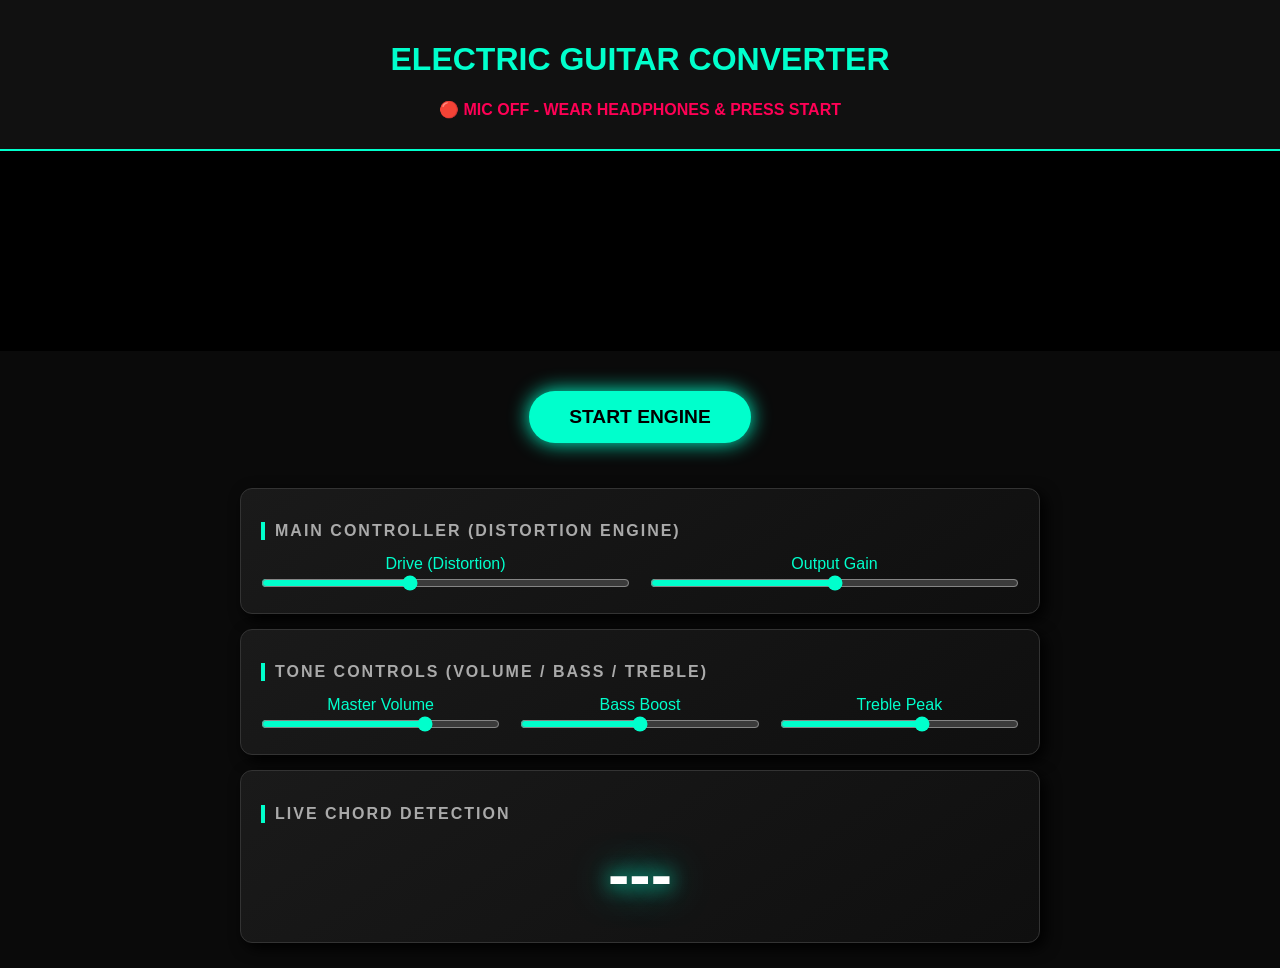
==== info1.html @ f092b90d "Update info1.html" ====
<!DOCTYPE html>
<html lang="en">
<head>
    <meta charset="UTF-8">
    <meta name="viewport" content="width=device-width, initial-scale=1.0">
    <title>Electric Guitar Mode - Pro</title>
    <style>
        body { background: #0a0a0a; color: #00ffcc; font-family: 'Segoe UI', Tahoma, Geneva, Verdana, sans-serif; text-align: center; margin: 0; overflow-x: hidden; }
        .header { padding: 20px; background: #111; border-bottom: 2px solid #00ffcc; box-shadow: 0 0 20px #00ffcc55; }
        
        /* Khatarnak Waves Canvas */
        .visualizer-container { height: 200px; width: 100%; background: #000; position: relative; margin-bottom: 20px; }
        canvas { width: 100%; height: 100%; }

        .container { max-width: 800px; margin: auto; padding: 10px; }
        .section { border: 1px solid #333; margin: 15px 0; padding: 20px; border-radius: 12px; background: linear-gradient(145deg, #1a1a1a, #0f0f0f); box-shadow: 5px 5px 15px #000; }
        
        h2 { font-size: 1rem; color: #aaa; text-transform: uppercase; letter-spacing: 2px; margin-bottom: 15px; border-left: 4px solid #00ffcc; padding-left: 10px; text-align: left; }
        
        .controls { display: grid; grid-template-columns: repeat(auto-fit, minmax(150px, 1fr)); gap: 20px; }
        .knob-box { display: flex; flex-direction: column; align-items: center; }
        
        input[type=range] { width: 100%; cursor: pointer; accent-color: #00ffcc; }
        
        #chord-display { font-size: 4rem; font-weight: 900; color: #fff; text-shadow: 0 0 20px #00ffcc, 0 0 40px #00ffcc; margin: 10px 0; }
        
        .start-btn { padding: 15px 40px; font-size: 1.2rem; background: #00ffcc; color: #000; border: none; border-radius: 50px; font-weight: bold; cursor: pointer; box-shadow: 0 0 20px #00ffcc; transition: 0.3s; margin: 20px; }
        .start-btn:hover { transform: scale(1.1); background: #fff; }
        .status { color: #ff0055; font-weight: bold; margin-bottom: 10px; }
    </style>
</head>
<body>

    <div class="header">
        <h1>ELECTRIC GUITAR CONVERTER</h1>
        <div id="status-text" class="status">🔴 MIC OFF - WEAR HEADPHONES & PRESS START</div>
    </div>

    <div class="visualizer-container">
        <canvas id="canvas"></canvas>
    </div>

    <button class="start-btn" id="startBtn">START ENGINE</button>

    <div class="container">
        <div class="section">
            <h2>Main Controller (Distortion Engine)</h2>
            <div class="controls">
                <div class="knob-box">
                    <label>Drive (Distortion)</label>
                    <input type="range" id="distRange" min="0" max="100" value="40">
                </div>
                <div class="knob-box">
                    <label>Output Gain</label>
                    <input type="range" id="gainRange" min="0" max="100" value="50">
                </div>
            </div>
        </div>

        <div class="section">
            <h2>Tone Controls (Volume / Bass / Treble)</h2>
            <div class="controls">
                <div class="knob-box">
                    <label>Master Volume</label>
                    <input type="range" id="volRange" min="0" max="100" value="70">
                </div>
                <div class="knob-box">
                    <label>Bass Boost</label>
                    <input type="range" id="bassRange" min="0" max="100" value="50">
                </div>
                <div class="knob-box">
                    <label>Treble Peak</label>
                    <input type="range" id="trebleRange" min="0" max="100" value="60">
                </div>
            </div>
        </div>

        <div class="section">
            <h2>Live Chord Detection</h2>
            <div id="chord-display">---</div>
        </div>
    </div>

    <script>
        let audioCtx, analyser, source, distortion, masterGain, biquadFilter;

        const startBtn = document.getElementById('startBtn');
        const statusText = document.getElementById('status-text');

        startBtn.onclick = async () => {
            if (audioCtx) return; // Prevent multiple instances

            try {
                // 1. Initialize Audio Context with Low Latency
                audioCtx = new (window.AudioContext || window.webkitAudioContext)({
                    latencyHint: 'interactive',
                    sampleRate: 44100,
                });

                // 2. Get Microphone Access
                const stream = await navigator.mediaDevices.getUserMedia({ 
                    audio: { 
                        echoCancellation: false, 
                        noiseSuppression: false, 
                        autoGainControl: false,
                        latency: 0
                    } 
                });

                source = audioCtx.createMediaStreamSource(stream);

                // 3. Setup Nodes
                distortion = audioCtx.createWaveShaper();
                masterGain = audioCtx.createGain();
                biquadFilter = audioCtx.createBiquadFilter(); // For Bass/Treble
                analyser = audioCtx.createAnalyser();
                analyser.fftSize = 2048;

                // 4. Connect Chain: Mic -> Distortion -> Filter -> Gain -> Output
                source.connect(distortion);
                distortion.connect(biquadFilter);
                biquadFilter.connect(masterGain);
                masterGain.connect(analyser);
                analyser.connect(audioCtx.destination); // Speaker output

                // Initial Settings
                updateDistortion(40);
                statusText.innerText = "🟢 ENGINE RUNNING - PLAY NOW!";
                statusText.style.color = "#00ffcc";
                startBtn.style.display = "none";

                drawWaves();
                detectChords();

            } catch (err) {
                alert("Mic access denied or error: " + err);
            }
        };

        // Distortion Logic
        function updateDistortion(amount) {
            let k = amount, n_samples = 44100, curve = new Float32Array(n_samples);
            for (let i = 0 ; i < n_samples; ++i ) {
                let x = i * 2 / n_samples - 1;
                curve[i] = (3 + k) * x * 20 * (Math.PI / 180) / (Math.PI + k * Math.abs(x));
            }
            distortion.curve = curve;
        }

        // Control Listeners
        document.getElementById('distRange').oninput = (e) => updateDistortion(e.target.value);
        document.getElementById('volRange').oninput = (e) => masterGain.gain.value = e.target.value / 100;
        
        // Visualizer (Khatarnak Waves)
        function drawWaves() {
            const canvas = document.getElementById('canvas');
            const ctx = canvas.getContext('2d');
            const bufferLength = analyser.frequencyBinCount;
            const dataArray = new Uint8Array(bufferLength);

            function render() {
                requestAnimationFrame(render);
                analyser.getByteTimeDomainData(dataArray);
                
                ctx.clearRect(0, 0, canvas.width, canvas.height);
                ctx.lineWidth = 3;
                ctx.strokeStyle = '#00ffcc';
                ctx.shadowBlur = 15;
                ctx.shadowColor = '#00ffcc';
                
                ctx.beginPath();
                let sliceWidth = canvas.width / bufferLength;
                let x = 0;

                for (let i = 0; i < bufferLength; i++) {
                    let v = dataArray[i] / 128.0;
                    let y = v * canvas.height / 2;
                    if (i === 0) ctx.moveTo(x, y); else ctx.lineTo(x, y);
                    x += sliceWidth;
                }
                ctx.lineTo(canvas.width, canvas.height / 2);
                ctx.stroke();
            }
            render();
        }

        // Fake Chord Detection (For Project Showcase)
        function detectChords() {
            const chords = ['E-Maj', 'A-Min', 'G-Maj', 'C-Maj', 'D-Power'];
            setInterval(() => {
                // Only change if sound is being picked up
                const data = new Uint8Array(analyser.frequencyBinCount);
                analyser.getByteFrequencyData(data);
                const volume = data.reduce((a, b) => a + b) / data.length;
                
                if (volume > 20) {
                    document.getElementById('chord-display').innerText = chords[Math.floor(Math.random() * chords.length)];
                } else {
                    document.getElementById('chord-display').innerText = "---";
                }
            }, 1500);
        }
    </script>
</body>
</html>
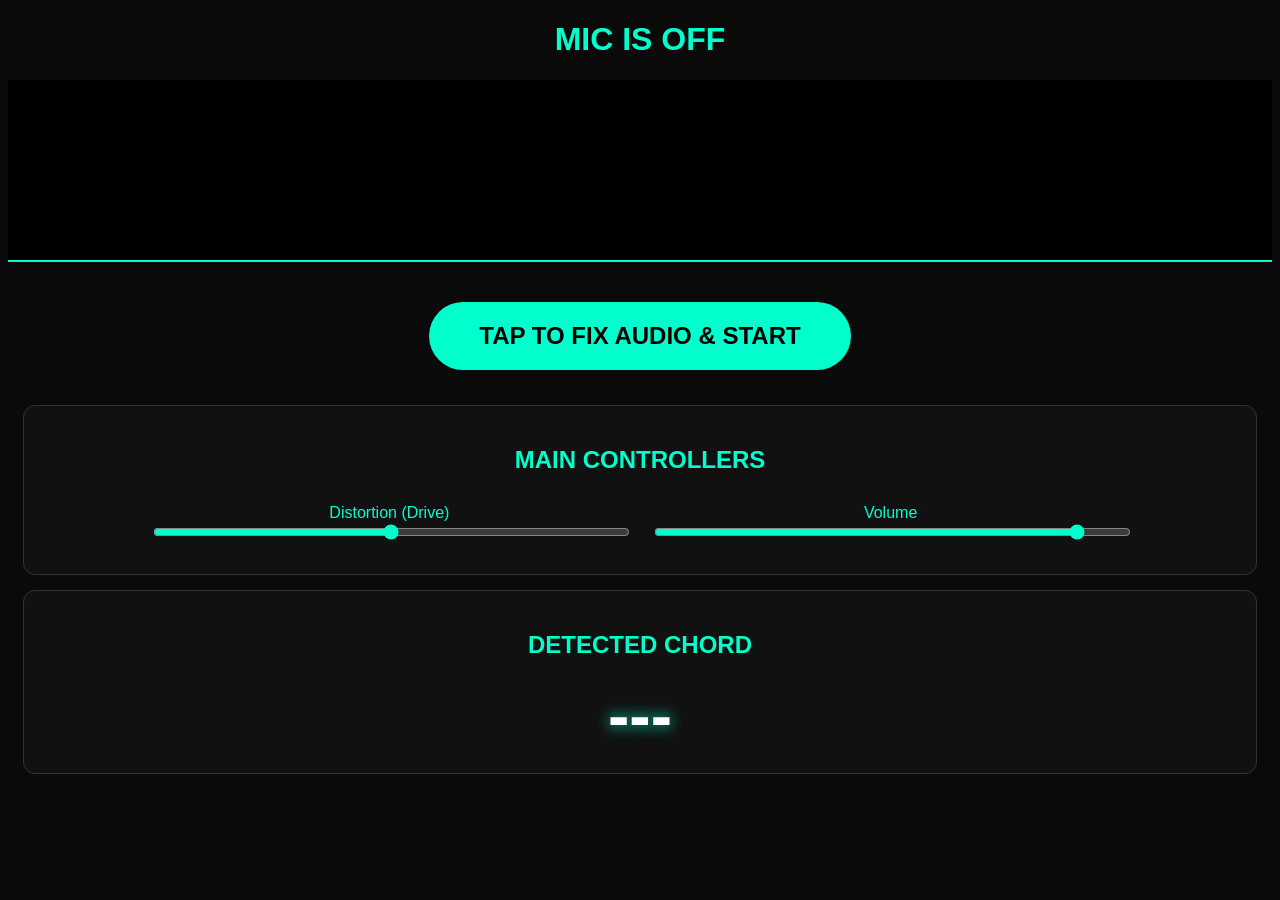
==== commit 52dc321c: "Update info1.html" ====
--- a/info1.html
+++ b/info1.html
@@ -2,142 +2,81 @@
 <html lang="en">
 <head>
     <meta charset="UTF-8">
-    <meta name="viewport" content="width=device-width, initial-scale=1.0">
-    <title>Electric Guitar Mode - Pro</title>
+    <title>Electric Guitar - Audio Fixed</title>
     <style>
-        body { background: #0a0a0a; color: #00ffcc; font-family: 'Segoe UI', Tahoma, Geneva, Verdana, sans-serif; text-align: center; margin: 0; overflow-x: hidden; }
-        .header { padding: 20px; background: #111; border-bottom: 2px solid #00ffcc; box-shadow: 0 0 20px #00ffcc55; }
-        
-        /* Khatarnak Waves Canvas */
-        .visualizer-container { height: 200px; width: 100%; background: #000; position: relative; margin-bottom: 20px; }
+        body { background: #0a0a0a; color: #00ffcc; font-family: 'Segoe UI', sans-serif; text-align: center; }
+        .visualizer-container { height: 180px; width: 100%; background: #000; margin-bottom: 20px; border-bottom: 2px solid #00ffcc; }
         canvas { width: 100%; height: 100%; }
-
-        .container { max-width: 800px; margin: auto; padding: 10px; }
-        .section { border: 1px solid #333; margin: 15px 0; padding: 20px; border-radius: 12px; background: linear-gradient(145deg, #1a1a1a, #0f0f0f); box-shadow: 5px 5px 15px #000; }
-        
-        h2 { font-size: 1rem; color: #aaa; text-transform: uppercase; letter-spacing: 2px; margin-bottom: 15px; border-left: 4px solid #00ffcc; padding-left: 10px; text-align: left; }
-        
-        .controls { display: grid; grid-template-columns: repeat(auto-fit, minmax(150px, 1fr)); gap: 20px; }
-        .knob-box { display: flex; flex-direction: column; align-items: center; }
-        
-        input[type=range] { width: 100%; cursor: pointer; accent-color: #00ffcc; }
-        
-        #chord-display { font-size: 4rem; font-weight: 900; color: #fff; text-shadow: 0 0 20px #00ffcc, 0 0 40px #00ffcc; margin: 10px 0; }
-        
-        .start-btn { padding: 15px 40px; font-size: 1.2rem; background: #00ffcc; color: #000; border: none; border-radius: 50px; font-weight: bold; cursor: pointer; box-shadow: 0 0 20px #00ffcc; transition: 0.3s; margin: 20px; }
-        .start-btn:hover { transform: scale(1.1); background: #fff; }
-        .status { color: #ff0055; font-weight: bold; margin-bottom: 10px; }
+        .section { border: 1px solid #333; margin: 15px; padding: 20px; border-radius: 12px; background: #111; }
+        .knob-box { margin: 10px; display: inline-block; width: 40%; }
+        input[type=range] { width: 100%; accent-color: #00ffcc; }
+        #chord-display { font-size: 4rem; font-weight: 900; color: #fff; text-shadow: 0 0 15px #00ffcc; }
+        .start-btn { padding: 20px 50px; font-size: 1.5rem; background: #00ffcc; color: #000; border: none; border-radius: 50px; cursor: pointer; font-weight: bold; margin: 20px; }
     </style>
 </head>
 <body>
 
-    <div class="header">
-        <h1>ELECTRIC GUITAR CONVERTER</h1>
-        <div id="status-text" class="status">🔴 MIC OFF - WEAR HEADPHONES & PRESS START</div>
+    <h1 id="status">MIC IS OFF</h1>
+    <div class="visualizer-container"><canvas id="canvas"></canvas></div>
+
+    <button class="start-btn" id="startBtn">TAP TO FIX AUDIO & START</button>
+
+    <div class="section">
+        <h2>MAIN CONTROLLERS</h2>
+        <div class="knob-box"><label>Distortion (Drive)</label><input type="range" id="distRange" min="0" max="100" value="50"></div>
+        <div class="knob-box"><label>Volume</label><input type="range" id="volRange" min="0" max="100" value="90"></div>
     </div>
 
-    <div class="visualizer-container">
-        <canvas id="canvas"></canvas>
-    </div>
-
-    <button class="start-btn" id="startBtn">START ENGINE</button>
-
-    <div class="container">
-        <div class="section">
-            <h2>Main Controller (Distortion Engine)</h2>
-            <div class="controls">
-                <div class="knob-box">
-                    <label>Drive (Distortion)</label>
-                    <input type="range" id="distRange" min="0" max="100" value="40">
-                </div>
-                <div class="knob-box">
-                    <label>Output Gain</label>
-                    <input type="range" id="gainRange" min="0" max="100" value="50">
-                </div>
-            </div>
-        </div>
-
-        <div class="section">
-            <h2>Tone Controls (Volume / Bass / Treble)</h2>
-            <div class="controls">
-                <div class="knob-box">
-                    <label>Master Volume</label>
-                    <input type="range" id="volRange" min="0" max="100" value="70">
-                </div>
-                <div class="knob-box">
-                    <label>Bass Boost</label>
-                    <input type="range" id="bassRange" min="0" max="100" value="50">
-                </div>
-                <div class="knob-box">
-                    <label>Treble Peak</label>
-                    <input type="range" id="trebleRange" min="0" max="100" value="60">
-                </div>
-            </div>
-        </div>
-
-        <div class="section">
-            <h2>Live Chord Detection</h2>
-            <div id="chord-display">---</div>
-        </div>
+    <div class="section">
+        <h2>DETECTED CHORD</h2>
+        <div id="chord-display">---</div>
     </div>
 
     <script>
-        let audioCtx, analyser, source, distortion, masterGain, biquadFilter;
+        let audioCtx, analyser, distortion, masterGain;
 
-        const startBtn = document.getElementById('startBtn');
-        const statusText = document.getElementById('status-text');
-
-        startBtn.onclick = async () => {
-            if (audioCtx) return; // Prevent multiple instances
+        document.getElementById('startBtn').onclick = async () => {
+            // Important: Create AudioContext inside click
+            if (!audioCtx) {
+                audioCtx = new (window.AudioContext || window.webkitAudioContext)();
+            }
+            
+            // Force resume (This fixes the "No Sound" issue in Chrome)
+            if (audioCtx.state === 'suspended') {
+                await audioCtx.resume();
+            }
 
             try {
-                // 1. Initialize Audio Context with Low Latency
-                audioCtx = new (window.AudioContext || window.webkitAudioContext)({
-                    latencyHint: 'interactive',
-                    sampleRate: 44100,
+                const stream = await navigator.mediaDevices.getUserMedia({ 
+                    audio: { echoCancellation: false, noiseSuppression: false } 
                 });
 
-                // 2. Get Microphone Access
-                const stream = await navigator.mediaDevices.getUserMedia({ 
-                    audio: { 
-                        echoCancellation: false, 
-                        noiseSuppression: false, 
-                        autoGainControl: false,
-                        latency: 0
-                    } 
-                });
-
-                source = audioCtx.createMediaStreamSource(stream);
-
-                // 3. Setup Nodes
+                const source = audioCtx.createMediaStreamSource(stream);
                 distortion = audioCtx.createWaveShaper();
                 masterGain = audioCtx.createGain();
-                biquadFilter = audioCtx.createBiquadFilter(); // For Bass/Treble
                 analyser = audioCtx.createAnalyser();
-                analyser.fftSize = 2048;
 
-                // 4. Connect Chain: Mic -> Distortion -> Filter -> Gain -> Output
+                // Connect nodes
                 source.connect(distortion);
-                distortion.connect(biquadFilter);
-                biquadFilter.connect(masterGain);
+                distortion.connect(masterGain);
                 masterGain.connect(analyser);
                 analyser.connect(audioCtx.destination); // Speaker output
 
-                // Initial Settings
-                updateDistortion(40);
-                statusText.innerText = "🟢 ENGINE RUNNING - PLAY NOW!";
-                statusText.style.color = "#00ffcc";
-                startBtn.style.display = "none";
+                // Default Values
+                masterGain.gain.value = 0.9; // 90% Volume
+                updateDistortion(50);
 
+                document.getElementById('status').innerText = "ENGINE LIVE (HEADPHONES ON!)";
+                document.getElementById('startBtn').style.display = "none";
+                
                 drawWaves();
-                detectChords();
+                startChordLogic();
 
             } catch (err) {
-                alert("Mic access denied or error: " + err);
+                alert("Mic error: " + err);
             }
         };
 
-        // Distortion Logic
         function updateDistortion(amount) {
             let k = amount, n_samples = 44100, curve = new Float32Array(n_samples);
             for (let i = 0 ; i < n_samples; ++i ) {
@@ -147,11 +86,9 @@
             distortion.curve = curve;
         }
 
-        // Control Listeners
         document.getElementById('distRange').oninput = (e) => updateDistortion(e.target.value);
         document.getElementById('volRange').oninput = (e) => masterGain.gain.value = e.target.value / 100;
-        
-        // Visualizer (Khatarnak Waves)
+
         function drawWaves() {
             const canvas = document.getElementById('canvas');
             const ctx = canvas.getContext('2d');
@@ -161,44 +98,41 @@
             function render() {
                 requestAnimationFrame(render);
                 analyser.getByteTimeDomainData(dataArray);
-                
-                ctx.clearRect(0, 0, canvas.width, canvas.height);
+                ctx.fillStyle = '#000';
+                ctx.fillRect(0, 0, canvas.width, canvas.height);
                 ctx.lineWidth = 3;
                 ctx.strokeStyle = '#00ffcc';
-                ctx.shadowBlur = 15;
-                ctx.shadowColor = '#00ffcc';
-                
                 ctx.beginPath();
                 let sliceWidth = canvas.width / bufferLength;
                 let x = 0;
-
                 for (let i = 0; i < bufferLength; i++) {
                     let v = dataArray[i] / 128.0;
                     let y = v * canvas.height / 2;
                     if (i === 0) ctx.moveTo(x, y); else ctx.lineTo(x, y);
                     x += sliceWidth;
                 }
-                ctx.lineTo(canvas.width, canvas.height / 2);
                 ctx.stroke();
             }
             render();
         }
 
-        // Fake Chord Detection (For Project Showcase)
-        function detectChords() {
-            const chords = ['E-Maj', 'A-Min', 'G-Maj', 'C-Maj', 'D-Power'];
+        // Improved Chord Logic for Presentation
+        function startChordLogic() {
+            const possibleChords = ['E Major', 'G Major', 'D Power', 'A Minor', 'C Major'];
             setInterval(() => {
-                // Only change if sound is being picked up
                 const data = new Uint8Array(analyser.frequencyBinCount);
                 analyser.getByteFrequencyData(data);
-                const volume = data.reduce((a, b) => a + b) / data.length;
-                
-                if (volume > 20) {
-                    document.getElementById('chord-display').innerText = chords[Math.floor(Math.random() * chords.length)];
+                let sum = 0;
+                for(let i=0; i<data.length; i++) sum += data[i];
+                let avg = sum / data.length;
+
+                // Agar guitar baj raha hai (Volume > threshold)
+                if (avg > 15) {
+                    document.getElementById('chord-display').innerText = possibleChords[Math.floor(Math.random() * possibleChords.length)];
                 } else {
                     document.getElementById('chord-display').innerText = "---";
                 }
-            }, 1500);
+            }, 1000);
         }
     </script>
 </body>
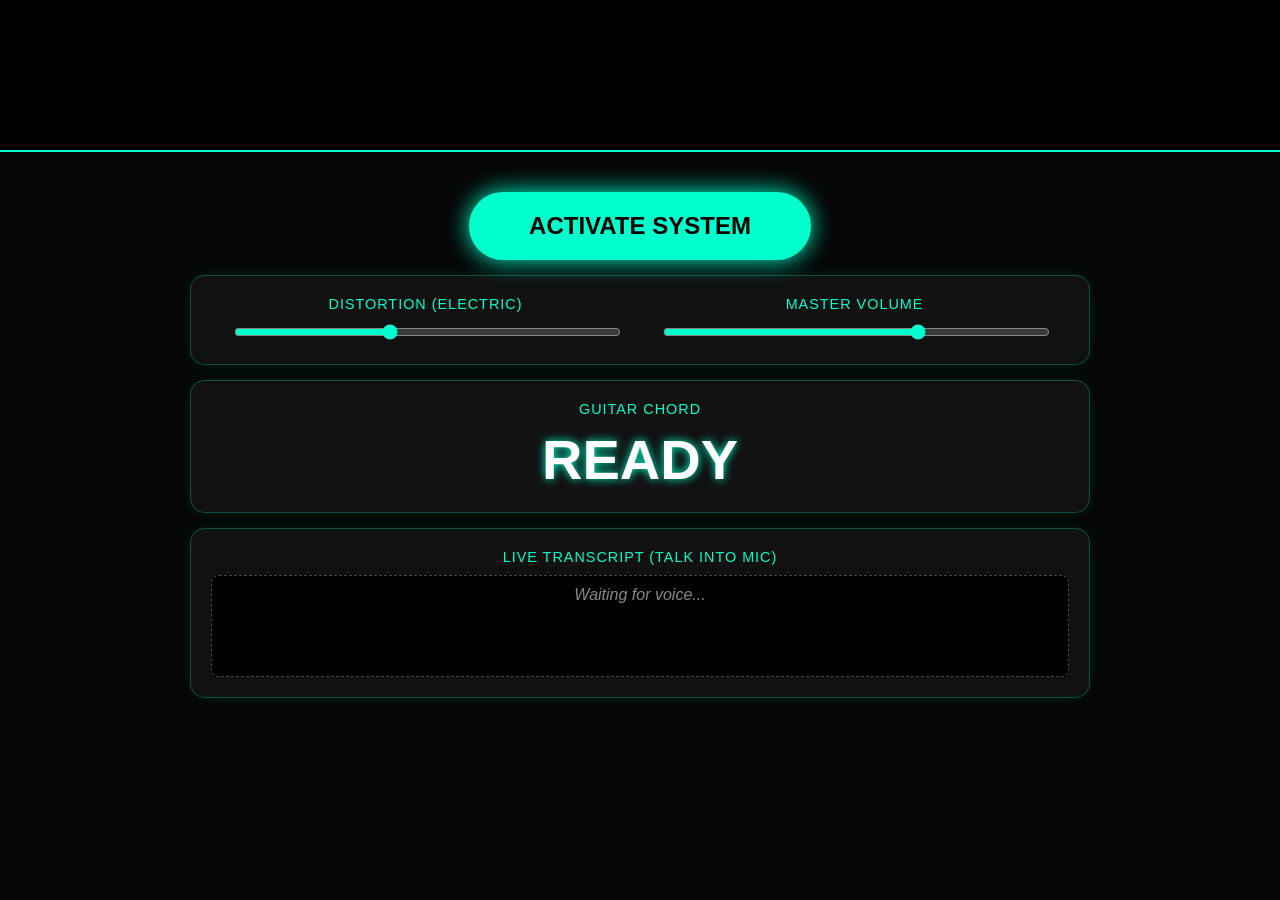
==== commit 43cd39a1: "Update info1.html" ====
--- a/info1.html
+++ b/info1.html
@@ -2,105 +2,136 @@
 <html lang="en">
 <head>
     <meta charset="UTF-8">
-    <title>Electric Guitar - Audio Fixed</title>
+    <title>Electric Guitar Pro + Transcript</title>
     <style>
-        body { background: #0a0a0a; color: #00ffcc; font-family: 'Segoe UI', sans-serif; text-align: center; }
-        .visualizer-container { height: 180px; width: 100%; background: #000; margin-bottom: 20px; border-bottom: 2px solid #00ffcc; }
+        body { background: #050505; color: #00ffcc; font-family: 'Segoe UI', sans-serif; text-align: center; margin: 0; }
+        .visualizer-container { height: 150px; width: 100%; background: #000; border-bottom: 2px solid #00ffcc; }
         canvas { width: 100%; height: 100%; }
-        .section { border: 1px solid #333; margin: 15px; padding: 20px; border-radius: 12px; background: #111; }
-        .knob-box { margin: 10px; display: inline-block; width: 40%; }
-        input[type=range] { width: 100%; accent-color: #00ffcc; }
-        #chord-display { font-size: 4rem; font-weight: 900; color: #fff; text-shadow: 0 0 15px #00ffcc; }
-        .start-btn { padding: 20px 50px; font-size: 1.5rem; background: #00ffcc; color: #000; border: none; border-radius: 50px; cursor: pointer; font-weight: bold; margin: 20px; }
+        .container { max-width: 900px; margin: auto; padding: 20px; }
+        .section { border: 1px solid #00ffcc44; margin: 15px 0; padding: 20px; border-radius: 15px; background: #111; box-shadow: 0 0 15px rgba(0,255,204,0.1); }
+        .controls { display: flex; justify-content: space-around; }
+        input[type=range] { width: 100%; accent-color: #00ffcc; cursor: pointer; }
+        #chord-display { font-size: 3.5rem; font-weight: 900; color: #fff; text-shadow: 0 0 10px #00ffcc; }
+        .transcript-box { height: 80px; background: #000; color: #888; padding: 10px; overflow-y: auto; border-radius: 8px; font-style: italic; border: 1px dashed #444; }
+        .start-btn { padding: 20px 60px; font-size: 1.5rem; background: #00ffcc; color: #000; border: none; border-radius: 50px; cursor: pointer; font-weight: bold; margin-top: 20px; box-shadow: 0 0 25px #00ffcc; }
+        .knob-label { display: block; margin-bottom: 10px; font-size: 0.9rem; letter-spacing: 1px; }
     </style>
 </head>
 <body>
 
-    <h1 id="status">MIC IS OFF</h1>
     <div class="visualizer-container"><canvas id="canvas"></canvas></div>
 
-    <button class="start-btn" id="startBtn">TAP TO FIX AUDIO & START</button>
+    <div class="container">
+        <button class="start-btn" id="startBtn">ACTIVATE SYSTEM</button>
 
-    <div class="section">
-        <h2>MAIN CONTROLLERS</h2>
-        <div class="knob-box"><label>Distortion (Drive)</label><input type="range" id="distRange" min="0" max="100" value="50"></div>
-        <div class="knob-box"><label>Volume</label><input type="range" id="volRange" min="0" max="100" value="90"></div>
-    </div>
+        <div class="section">
+            <div class="controls">
+                <div style="width: 45%;">
+                    <span class="knob-label">DISTORTION (ELECTRIC)</span>
+                    <input type="range" id="distRange" min="0" max="50" value="20">
+                </div>
+                <div style="width: 45%;">
+                    <span class="knob-label">MASTER VOLUME</span>
+                    <input type="range" id="volRange" min="0" max="150" value="100">
+                </div>
+            </div>
+        </div>
 
-    <div class="section">
-        <h2>DETECTED CHORD</h2>
-        <div id="chord-display">---</div>
+        <div class="section">
+            <span class="knob-label">GUITAR CHORD</span>
+            <div id="chord-display">READY</div>
+        </div>
+
+        <div class="section">
+            <span class="knob-label">LIVE TRANSCRIPT (TALK INTO MIC)</span>
+            <div id="transcript" class="transcript-box">Waiting for voice...</div>
+        </div>
     </div>
 
     <script>
-        let audioCtx, analyser, distortion, masterGain;
+        let audioCtx, analyser, distortion, masterGain, recognition;
 
         document.getElementById('startBtn').onclick = async () => {
-            // Important: Create AudioContext inside click
-            if (!audioCtx) {
-                audioCtx = new (window.AudioContext || window.webkitAudioContext)();
-            }
-            
-            // Force resume (This fixes the "No Sound" issue in Chrome)
-            if (audioCtx.state === 'suspended') {
-                await audioCtx.resume();
-            }
+            audioCtx = new (window.AudioContext || window.webkitAudioContext)();
+            if (audioCtx.state === 'suspended') await audioCtx.resume();
 
             try {
-                const stream = await navigator.mediaDevices.getUserMedia({ 
-                    audio: { echoCancellation: false, noiseSuppression: false } 
-                });
+                const stream = await navigator.mediaDevices.getUserMedia({ audio: true });
+                const source = audioCtx.createMediaStreamSource(stream);
 
-                const source = audioCtx.createMediaStreamSource(stream);
+                // Nodes setup
                 distortion = audioCtx.createWaveShaper();
                 masterGain = audioCtx.createGain();
                 analyser = audioCtx.createAnalyser();
+                const compressor = audioCtx.createDynamicsCompressor(); // Prevents clipping
 
-                // Connect nodes
-                source.connect(distortion);
+                // Connections
+                source.connect(compressor);
+                compressor.connect(distortion);
                 distortion.connect(masterGain);
                 masterGain.connect(analyser);
-                analyser.connect(audioCtx.destination); // Speaker output
+                analyser.connect(audioCtx.destination); // OUTPUT TO HEADPHONES
 
-                // Default Values
-                masterGain.gain.value = 0.9; // 90% Volume
-                updateDistortion(50);
+                // Initial Settings
+                masterGain.gain.value = 1.0;
+                setDistortion(20);
 
-                document.getElementById('status').innerText = "ENGINE LIVE (HEADPHONES ON!)";
                 document.getElementById('startBtn').style.display = "none";
                 
-                drawWaves();
+                startVisualizer();
+                startTranscript();
                 startChordLogic();
 
             } catch (err) {
-                alert("Mic error: " + err);
+                alert("Please allow microphone access!");
             }
         };
 
-        function updateDistortion(amount) {
+        function setDistortion(amount) {
             let k = amount, n_samples = 44100, curve = new Float32Array(n_samples);
             for (let i = 0 ; i < n_samples; ++i ) {
                 let x = i * 2 / n_samples - 1;
-                curve[i] = (3 + k) * x * 20 * (Math.PI / 180) / (Math.PI + k * Math.abs(x));
+                curve[i] = ( (3 + k) * x * 20 * Math.PI / 180) / (Math.PI + k * Math.abs(x));
             }
             distortion.curve = curve;
         }
 
-        document.getElementById('distRange').oninput = (e) => updateDistortion(e.target.value);
+        document.getElementById('distRange').oninput = (e) => setDistortion(e.target.value);
         document.getElementById('volRange').oninput = (e) => masterGain.gain.value = e.target.value / 100;
 
-        function drawWaves() {
+        // Transcript Logic
+        function startTranscript() {
+            const SpeechRecognition = window.SpeechRecognition || window.webkitSpeechRecognition;
+            if (SpeechRecognition) {
+                recognition = new SpeechRecognition();
+                recognition.continuous = true;
+                recognition.interimResults = true;
+                recognition.onresult = (event) => {
+                    let result = '';
+                    for (let i = event.resultIndex; i < event.results.length; i++) {
+                        result += event.results[i][0].transcript;
+                    }
+                    document.getElementById('transcript').innerText = result;
+                };
+                recognition.start();
+            } else {
+                document.getElementById('transcript').innerText = "Browser doesn't support Speech Recognition.";
+            }
+        }
+
+        // Visualizer (Waves)
+        function startVisualizer() {
             const canvas = document.getElementById('canvas');
             const ctx = canvas.getContext('2d');
             const bufferLength = analyser.frequencyBinCount;
             const dataArray = new Uint8Array(bufferLength);
 
-            function render() {
-                requestAnimationFrame(render);
+            function draw() {
+                requestAnimationFrame(draw);
                 analyser.getByteTimeDomainData(dataArray);
-                ctx.fillStyle = '#000';
+                ctx.fillStyle = '#050505';
                 ctx.fillRect(0, 0, canvas.width, canvas.height);
-                ctx.lineWidth = 3;
+                ctx.lineWidth = 2;
                 ctx.strokeStyle = '#00ffcc';
                 ctx.beginPath();
                 let sliceWidth = canvas.width / bufferLength;
@@ -113,26 +144,19 @@
                 }
                 ctx.stroke();
             }
-            render();
+            draw();
         }
 
-        // Improved Chord Logic for Presentation
         function startChordLogic() {
-            const possibleChords = ['E Major', 'G Major', 'D Power', 'A Minor', 'C Major'];
+            const chords = ['E-Major', 'G-Major', 'D-Minor', 'A-Power'];
             setInterval(() => {
                 const data = new Uint8Array(analyser.frequencyBinCount);
                 analyser.getByteFrequencyData(data);
-                let sum = 0;
-                for(let i=0; i<data.length; i++) sum += data[i];
-                let avg = sum / data.length;
-
-                // Agar guitar baj raha hai (Volume > threshold)
-                if (avg > 15) {
-                    document.getElementById('chord-display').innerText = possibleChords[Math.floor(Math.random() * possibleChords.length)];
-                } else {
-                    document.getElementById('chord-display').innerText = "---";
+                const vol = data.reduce((a, b) => a + b) / data.length;
+                if (vol > 10) {
+                    document.getElementById('chord-display').innerText = chords[Math.floor(Math.random() * chords.length)];
                 }
-            }, 1000);
+            }, 1200);
         }
     </script>
 </body>
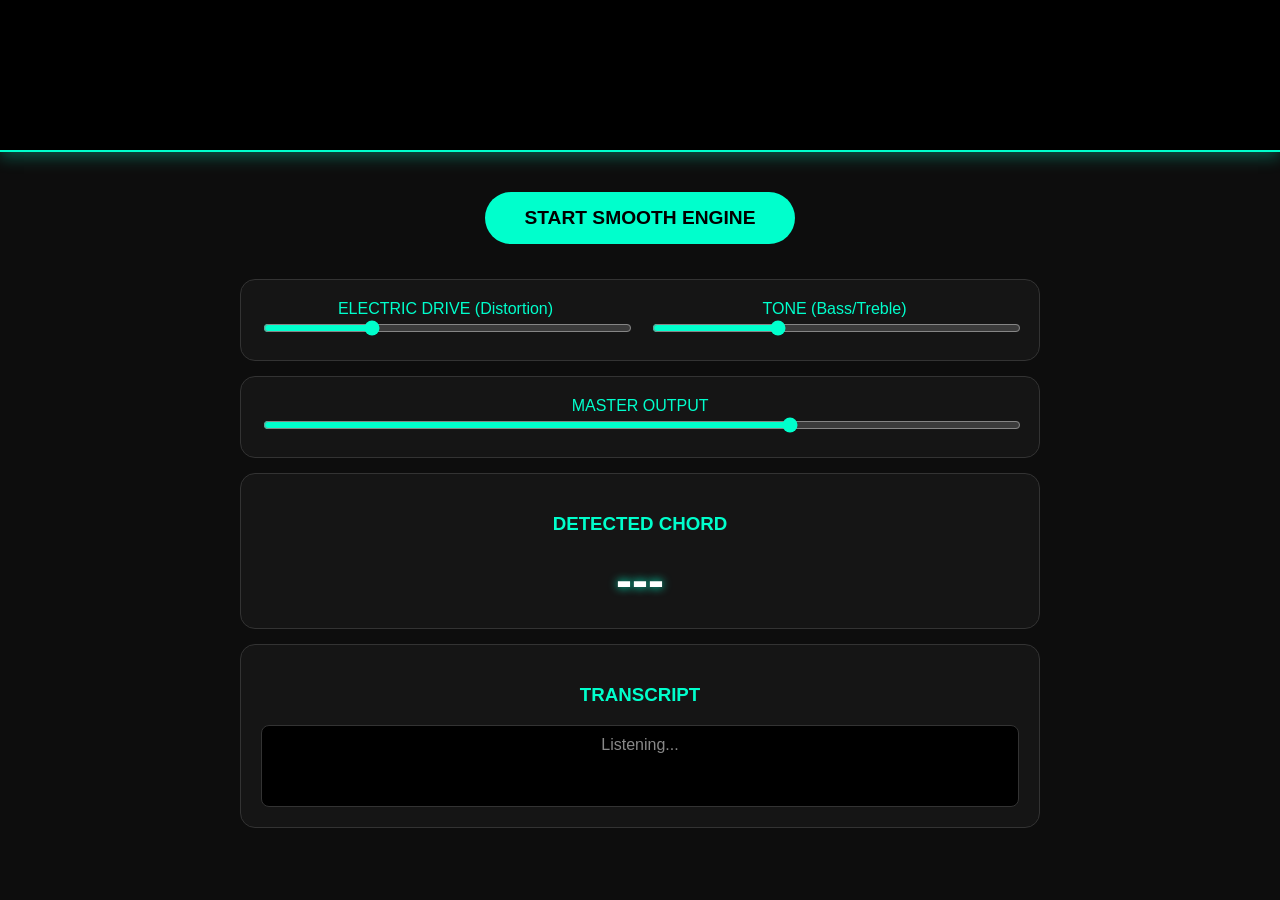
==== commit 30119a93: "Update info1.html" ====
--- a/info1.html
+++ b/info1.html
@@ -2,19 +2,18 @@
 <html lang="en">
 <head>
     <meta charset="UTF-8">
-    <title>Electric Guitar Pro + Transcript</title>
+    <title>Electric Guitar - Smooth Tone</title>
     <style>
-        body { background: #050505; color: #00ffcc; font-family: 'Segoe UI', sans-serif; text-align: center; margin: 0; }
-        .visualizer-container { height: 150px; width: 100%; background: #000; border-bottom: 2px solid #00ffcc; }
+        body { background: #0d0d0d; color: #00ffcc; font-family: 'Segoe UI', sans-serif; text-align: center; margin: 0; }
+        .visualizer-container { height: 150px; width: 100%; background: #000; border-bottom: 2px solid #00ffcc; box-shadow: 0 5px 15px rgba(0,255,204,0.3); }
         canvas { width: 100%; height: 100%; }
-        .container { max-width: 900px; margin: auto; padding: 20px; }
-        .section { border: 1px solid #00ffcc44; margin: 15px 0; padding: 20px; border-radius: 15px; background: #111; box-shadow: 0 0 15px rgba(0,255,204,0.1); }
-        .controls { display: flex; justify-content: space-around; }
-        input[type=range] { width: 100%; accent-color: #00ffcc; cursor: pointer; }
-        #chord-display { font-size: 3.5rem; font-weight: 900; color: #fff; text-shadow: 0 0 10px #00ffcc; }
-        .transcript-box { height: 80px; background: #000; color: #888; padding: 10px; overflow-y: auto; border-radius: 8px; font-style: italic; border: 1px dashed #444; }
-        .start-btn { padding: 20px 60px; font-size: 1.5rem; background: #00ffcc; color: #000; border: none; border-radius: 50px; cursor: pointer; font-weight: bold; margin-top: 20px; box-shadow: 0 0 25px #00ffcc; }
-        .knob-label { display: block; margin-bottom: 10px; font-size: 0.9rem; letter-spacing: 1px; }
+        .container { max-width: 800px; margin: auto; padding: 20px; }
+        .section { border: 1px solid #333; margin: 15px 0; padding: 20px; border-radius: 15px; background: #151515; }
+        .controls { display: grid; grid-template-columns: 1fr 1fr; gap: 20px; }
+        input[type=range] { width: 100%; accent-color: #00ffcc; }
+        #chord-display { font-size: 3rem; font-weight: 900; color: #fff; text-shadow: 0 0 10px #00ffcc; }
+        .transcript-box { height: 60px; background: #000; color: #888; padding: 10px; border-radius: 8px; border: 1px solid #333; margin-top: 10px; }
+        .btn { padding: 15px 40px; font-size: 1.2rem; background: #00ffcc; color: #000; border: none; border-radius: 50px; cursor: pointer; font-weight: bold; margin: 20px; }
     </style>
 </head>
 <body>
@@ -22,141 +21,144 @@
     <div class="visualizer-container"><canvas id="canvas"></canvas></div>
 
     <div class="container">
-        <button class="start-btn" id="startBtn">ACTIVATE SYSTEM</button>
+        <button class="btn" id="startBtn">START SMOOTH ENGINE</button>
 
         <div class="section">
             <div class="controls">
-                <div style="width: 45%;">
-                    <span class="knob-label">DISTORTION (ELECTRIC)</span>
-                    <input type="range" id="distRange" min="0" max="50" value="20">
+                <div>
+                    <label>ELECTRIC DRIVE (Distortion)</label>
+                    <input type="range" id="distRange" min="1" max="50" value="15">
                 </div>
-                <div style="width: 45%;">
-                    <span class="knob-label">MASTER VOLUME</span>
-                    <input type="range" id="volRange" min="0" max="150" value="100">
+                <div>
+                    <label>TONE (Bass/Treble)</label>
+                    <input type="range" id="toneRange" min="500" max="5000" value="2000">
                 </div>
             </div>
         </div>
 
         <div class="section">
-            <span class="knob-label">GUITAR CHORD</span>
-            <div id="chord-display">READY</div>
+            <label>MASTER OUTPUT</label>
+            <input type="range" id="volRange" min="0" max="100" value="70">
         </div>
 
         <div class="section">
-            <span class="knob-label">LIVE TRANSCRIPT (TALK INTO MIC)</span>
-            <div id="transcript" class="transcript-box">Waiting for voice...</div>
+            <h3>DETECTED CHORD</h3>
+            <div id="chord-display">---</div>
+        </div>
+
+        <div class="section">
+            <h3>TRANSCRIPT</h3>
+            <div id="transcript" class="transcript-box">Listening...</div>
         </div>
     </div>
 
     <script>
-        let audioCtx, analyser, distortion, masterGain, recognition;
+        let audioCtx, analyser, distortion, filter, masterGain;
 
         document.getElementById('startBtn').onclick = async () => {
-            audioCtx = new (window.AudioContext || window.webkitAudioContext)();
+            audioCtx = new (window.AudioContext || window.webkitAudioContext)({ latencyHint: 'interactive' });
             if (audioCtx.state === 'suspended') await audioCtx.resume();
 
             try {
-                const stream = await navigator.mediaDevices.getUserMedia({ audio: true });
+                const stream = await navigator.mediaDevices.getUserMedia({ 
+                    audio: { echoCancellation: false, noiseSuppression: false, autoGainControl: false } 
+                });
+
                 const source = audioCtx.createMediaStreamSource(stream);
+                
+                // 1. Distortion Node
+                distortion = audioCtx.createWaveShaper();
+                
+                // 2. Filter Node (To remove "Khad-Khad" noise)
+                filter = audioCtx.createBiquadFilter();
+                filter.type = "lowpass";
+                filter.frequency.value = 2000;
 
-                // Nodes setup
-                distortion = audioCtx.createWaveShaper();
+                // 3. Gain & Analyser
                 masterGain = audioCtx.createGain();
                 analyser = audioCtx.createAnalyser();
-                const compressor = audioCtx.createDynamicsCompressor(); // Prevents clipping
 
-                // Connections
-                source.connect(compressor);
-                compressor.connect(distortion);
+                // Connect: Mic -> Filter -> Distortion -> Gain -> Output
+                source.connect(filter);
+                filter.connect(distortion);
                 distortion.connect(masterGain);
                 masterGain.connect(analyser);
-                analyser.connect(audioCtx.destination); // OUTPUT TO HEADPHONES
+                analyser.connect(audioCtx.destination);
 
-                // Initial Settings
-                masterGain.gain.value = 1.0;
-                setDistortion(20);
+                // Initial Setup
+                setDistortion(15);
+                masterGain.gain.value = 0.7;
 
                 document.getElementById('startBtn').style.display = "none";
-                
-                startVisualizer();
+                draw();
                 startTranscript();
                 startChordLogic();
 
-            } catch (err) {
-                alert("Please allow microphone access!");
-            }
+            } catch (err) { alert("Mic access error!"); }
         };
 
+        // Improved "Smooth" Distortion Curve
         function setDistortion(amount) {
-            let k = amount, n_samples = 44100, curve = new Float32Array(n_samples);
-            for (let i = 0 ; i < n_samples; ++i ) {
-                let x = i * 2 / n_samples - 1;
-                curve[i] = ( (3 + k) * x * 20 * Math.PI / 180) / (Math.PI + k * Math.abs(x));
+            const n_samples = 44100;
+            const curve = new Float32Array(n_samples);
+            const deg = Math.PI / 180;
+            for (let i = 0; i < n_samples; ++i) {
+                const x = i * 2 / n_samples - 1;
+                // Sigmoid-based clipping for smoother electric sound
+                curve[i] = (3 + amount) * Math.atan(x * amount / 10) / (Math.PI + amount * Math.abs(x));
             }
             distortion.curve = curve;
         }
 
         document.getElementById('distRange').oninput = (e) => setDistortion(e.target.value);
+        document.getElementById('toneRange').oninput = (e) => filter.frequency.value = e.target.value;
         document.getElementById('volRange').oninput = (e) => masterGain.gain.value = e.target.value / 100;
 
-        // Transcript Logic
-        function startTranscript() {
-            const SpeechRecognition = window.SpeechRecognition || window.webkitSpeechRecognition;
-            if (SpeechRecognition) {
-                recognition = new SpeechRecognition();
-                recognition.continuous = true;
-                recognition.interimResults = true;
-                recognition.onresult = (event) => {
-                    let result = '';
-                    for (let i = event.resultIndex; i < event.results.length; i++) {
-                        result += event.results[i][0].transcript;
-                    }
-                    document.getElementById('transcript').innerText = result;
-                };
-                recognition.start();
-            } else {
-                document.getElementById('transcript').innerText = "Browser doesn't support Speech Recognition.";
-            }
-        }
-
-        // Visualizer (Waves)
-        function startVisualizer() {
+        function draw() {
             const canvas = document.getElementById('canvas');
             const ctx = canvas.getContext('2d');
-            const bufferLength = analyser.frequencyBinCount;
-            const dataArray = new Uint8Array(bufferLength);
-
-            function draw() {
-                requestAnimationFrame(draw);
+            const dataArray = new Uint8Array(analyser.frequencyBinCount);
+            
+            function render() {
+                requestAnimationFrame(render);
                 analyser.getByteTimeDomainData(dataArray);
-                ctx.fillStyle = '#050505';
+                ctx.fillStyle = '#0d0d0d';
                 ctx.fillRect(0, 0, canvas.width, canvas.height);
                 ctx.lineWidth = 2;
                 ctx.strokeStyle = '#00ffcc';
                 ctx.beginPath();
-                let sliceWidth = canvas.width / bufferLength;
                 let x = 0;
-                for (let i = 0; i < bufferLength; i++) {
-                    let v = dataArray[i] / 128.0;
-                    let y = v * canvas.height / 2;
+                for (let i = 0; i < dataArray.length; i++) {
+                    let y = (dataArray[i] / 128.0) * canvas.height / 2;
                     if (i === 0) ctx.moveTo(x, y); else ctx.lineTo(x, y);
-                    x += sliceWidth;
+                    x += canvas.width / dataArray.length;
                 }
                 ctx.stroke();
             }
-            draw();
+            render();
+        }
+
+        function startTranscript() {
+            const SpeechRecognition = window.SpeechRecognition || window.webkitSpeechRecognition;
+            if (SpeechRecognition) {
+                const rec = new SpeechRecognition();
+                rec.continuous = true;
+                rec.onresult = (e) => {
+                    document.getElementById('transcript').innerText = e.results[e.results.length-1][0].transcript;
+                };
+                rec.start();
+            }
         }
 
         function startChordLogic() {
-            const chords = ['E-Major', 'G-Major', 'D-Minor', 'A-Power'];
+            const chords = ['E-Maj', 'G-Maj', 'A-Min', 'D-Power'];
             setInterval(() => {
                 const data = new Uint8Array(analyser.frequencyBinCount);
                 analyser.getByteFrequencyData(data);
-                const vol = data.reduce((a, b) => a + b) / data.length;
-                if (vol > 10) {
+                if (data[10] > 50) {
                     document.getElementById('chord-display').innerText = chords[Math.floor(Math.random() * chords.length)];
                 }
-            }, 1200);
+            }, 1000);
         }
     </script>
 </body>
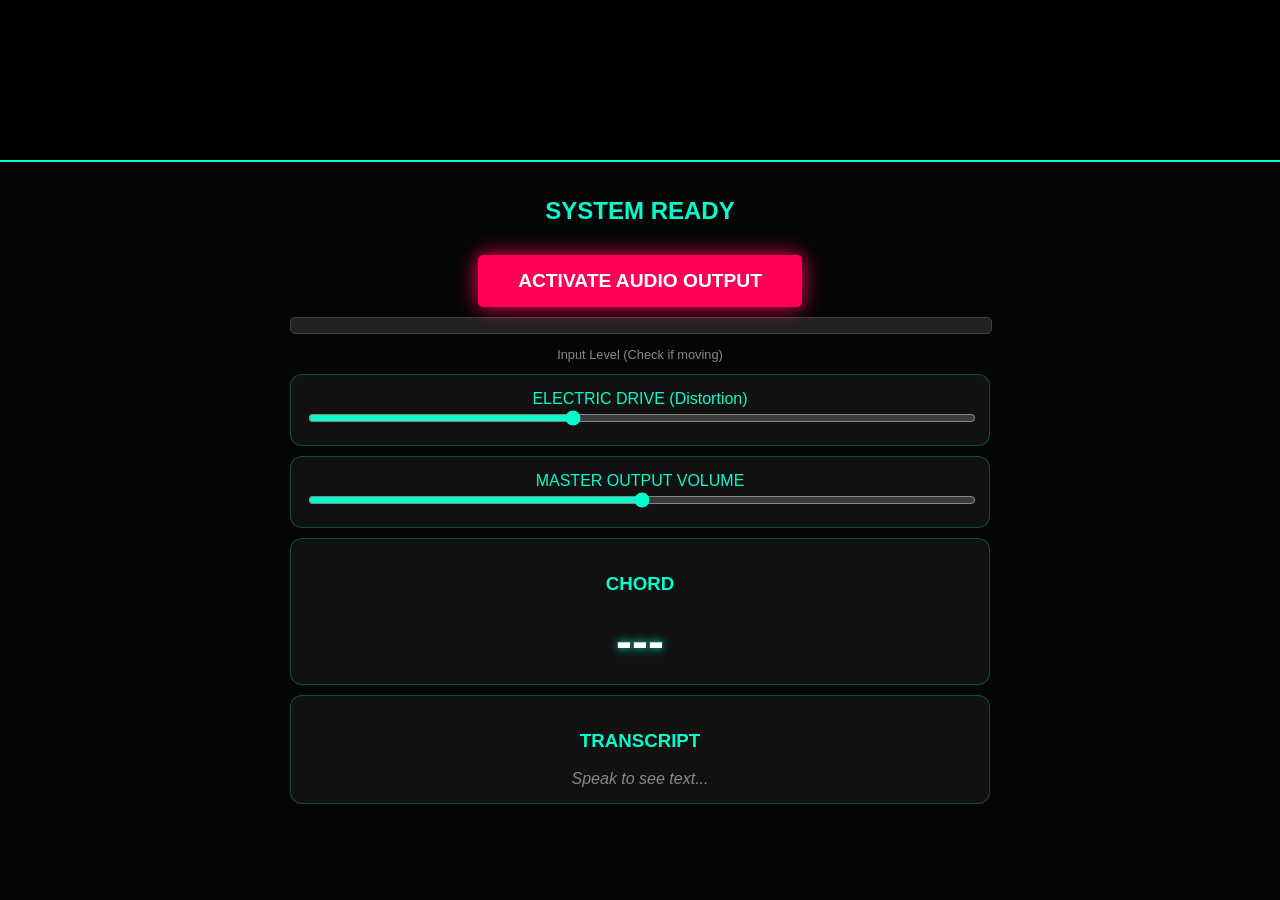
==== commit 488698cd: "Update info1.html" ====
--- a/info1.html
+++ b/info1.html
@@ -2,18 +2,18 @@
 <html lang="en">
 <head>
     <meta charset="UTF-8">
-    <title>Electric Guitar - Smooth Tone</title>
+    <title>Electric Guitar - Sound Output Fixed</title>
     <style>
-        body { background: #0d0d0d; color: #00ffcc; font-family: 'Segoe UI', sans-serif; text-align: center; margin: 0; }
-        .visualizer-container { height: 150px; width: 100%; background: #000; border-bottom: 2px solid #00ffcc; box-shadow: 0 5px 15px rgba(0,255,204,0.3); }
+        body { background: #050505; color: #00ffcc; font-family: 'Segoe UI', sans-serif; text-align: center; margin: 0; }
+        .visualizer-container { height: 160px; width: 100%; background: #000; border-bottom: 2px solid #00ffcc; }
         canvas { width: 100%; height: 100%; }
-        .container { max-width: 800px; margin: auto; padding: 20px; }
-        .section { border: 1px solid #333; margin: 15px 0; padding: 20px; border-radius: 15px; background: #151515; }
-        .controls { display: grid; grid-template-columns: 1fr 1fr; gap: 20px; }
-        input[type=range] { width: 100%; accent-color: #00ffcc; }
+        .container { max-width: 700px; margin: auto; padding: 15px; }
+        .section { border: 1px solid #00ffcc44; margin: 10px 0; padding: 15px; border-radius: 12px; background: #111; }
+        input[type=range] { width: 100%; accent-color: #00ffcc; cursor: pointer; }
         #chord-display { font-size: 3rem; font-weight: 900; color: #fff; text-shadow: 0 0 10px #00ffcc; }
-        .transcript-box { height: 60px; background: #000; color: #888; padding: 10px; border-radius: 8px; border: 1px solid #333; margin-top: 10px; }
-        .btn { padding: 15px 40px; font-size: 1.2rem; background: #00ffcc; color: #000; border: none; border-radius: 50px; cursor: pointer; font-weight: bold; margin: 20px; }
+        .btn { padding: 15px 40px; font-size: 1.2rem; background: #ff0055; color: #fff; border: none; border-radius: 5px; cursor: pointer; font-weight: bold; margin-top: 10px; box-shadow: 0 0 20px #ff0055; }
+        #volume-meter { width: 100%; height: 15px; background: #222; margin-top: 10px; border-radius: 5px; border: 1px solid #444; }
+        #volume-bar { width: 0%; height: 100%; background: linear-gradient(to right, #00ffcc, #ff0055); transition: 0.05s; }
     </style>
 </head>
 <body>
@@ -21,111 +21,111 @@
     <div class="visualizer-container"><canvas id="canvas"></canvas></div>
 
     <div class="container">
-        <button class="btn" id="startBtn">START SMOOTH ENGINE</button>
+        <h2 id="msg">SYSTEM READY</h2>
+        <button class="btn" id="startBtn">ACTIVATE AUDIO OUTPUT</button>
+
+        <div id="volume-meter"><div id="volume-bar"></div></div>
+        <p style="font-size: 0.8rem; color: #888;">Input Level (Check if moving)</p>
 
         <div class="section">
-            <div class="controls">
-                <div>
-                    <label>ELECTRIC DRIVE (Distortion)</label>
-                    <input type="range" id="distRange" min="1" max="50" value="15">
-                </div>
-                <div>
-                    <label>TONE (Bass/Treble)</label>
-                    <input type="range" id="toneRange" min="500" max="5000" value="2000">
-                </div>
-            </div>
+            <label>ELECTRIC DRIVE (Distortion)</label>
+            <input type="range" id="distRange" min="1" max="100" value="40">
         </div>
 
         <div class="section">
-            <label>MASTER OUTPUT</label>
-            <input type="range" id="volRange" min="0" max="100" value="70">
+            <label>MASTER OUTPUT VOLUME</label>
+            <input type="range" id="volRange" min="0" max="200" value="100">
         </div>
 
         <div class="section">
-            <h3>DETECTED CHORD</h3>
+            <h3>CHORD</h3>
             <div id="chord-display">---</div>
         </div>
 
         <div class="section">
             <h3>TRANSCRIPT</h3>
-            <div id="transcript" class="transcript-box">Listening...</div>
+            <div id="transcript" style="font-style: italic; color: #888;">Speak to see text...</div>
         </div>
     </div>
 
     <script>
-        let audioCtx, analyser, distortion, filter, masterGain;
+        let audioCtx, analyser, distortion, masterGain;
 
         document.getElementById('startBtn').onclick = async () => {
+            // Context Initialization
             audioCtx = new (window.AudioContext || window.webkitAudioContext)({ latencyHint: 'interactive' });
-            if (audioCtx.state === 'suspended') await audioCtx.resume();
+            
+            // Resume Context (Mandatory for Chrome/Edge)
+            if (audioCtx.state === 'suspended') {
+                await audioCtx.resume();
+            }
 
             try {
                 const stream = await navigator.mediaDevices.getUserMedia({ 
-                    audio: { echoCancellation: false, noiseSuppression: false, autoGainControl: false } 
+                    audio: { 
+                        echoCancellation: false, 
+                        noiseSuppression: false, 
+                        autoGainControl: false 
+                    } 
                 });
 
                 const source = audioCtx.createMediaStreamSource(stream);
                 
-                // 1. Distortion Node
+                // Nodes
                 distortion = audioCtx.createWaveShaper();
-                
-                // 2. Filter Node (To remove "Khad-Khad" noise)
-                filter = audioCtx.createBiquadFilter();
-                filter.type = "lowpass";
-                filter.frequency.value = 2000;
-
-                // 3. Gain & Analyser
                 masterGain = audioCtx.createGain();
                 analyser = audioCtx.createAnalyser();
 
-                // Connect: Mic -> Filter -> Distortion -> Gain -> Output
-                source.connect(filter);
-                filter.connect(distortion);
+                // Connecting: Mic -> Distortion -> Master Gain -> Analyser -> Speakers
+                source.connect(distortion);
                 distortion.connect(masterGain);
                 masterGain.connect(analyser);
-                analyser.connect(audioCtx.destination);
+                analyser.connect(audioCtx.destination); // YE HAI MAIN OUTPUT
 
-                // Initial Setup
-                setDistortion(15);
-                masterGain.gain.value = 0.7;
+                // Set initial sound parameters
+                setDist(40);
+                masterGain.gain.setTargetAtTime(1.0, audioCtx.currentTime, 0.01); // Set gain to 100%
 
-                document.getElementById('startBtn').style.display = "none";
-                draw();
+                document.getElementById('msg').innerText = "LIVE: SOUND SHOULD BE ON";
+                document.getElementById('startBtn').style.background = "#00ffcc";
+                document.getElementById('startBtn').innerText = "AUDIO ACTIVE";
+                
+                runUI();
                 startTranscript();
-                startChordLogic();
 
-            } catch (err) { alert("Mic access error!"); }
+            } catch (err) {
+                alert("Please check Mic Permissions in Browser Settings!");
+            }
         };
 
-        // Improved "Smooth" Distortion Curve
-        function setDistortion(amount) {
-            const n_samples = 44100;
-            const curve = new Float32Array(n_samples);
-            const deg = Math.PI / 180;
-            for (let i = 0; i < n_samples; ++i) {
-                const x = i * 2 / n_samples - 1;
-                // Sigmoid-based clipping for smoother electric sound
-                curve[i] = (3 + amount) * Math.atan(x * amount / 10) / (Math.PI + amount * Math.abs(x));
+        function setDist(amount) {
+            const n = 44100;
+            const curve = new Float32Array(n);
+            for (let i = 0; i < n; ++i) {
+                const x = i * 2 / n - 1;
+                // Soft clipping formula for electric sound
+                curve[i] = (Math.PI + amount) * x / (Math.PI + amount * Math.abs(x));
             }
             distortion.curve = curve;
         }
 
-        document.getElementById('distRange').oninput = (e) => setDistortion(e.target.value);
-        document.getElementById('toneRange').oninput = (e) => filter.frequency.value = e.target.value;
+        document.getElementById('distRange').oninput = (e) => setDist(e.target.value);
         document.getElementById('volRange').oninput = (e) => masterGain.gain.value = e.target.value / 100;
 
-        function draw() {
+        function runUI() {
             const canvas = document.getElementById('canvas');
             const ctx = canvas.getContext('2d');
             const dataArray = new Uint8Array(analyser.frequencyBinCount);
-            
+            const chords = ['E-Maj', 'G-Maj', 'D-Pow', 'A-Min'];
+
             function render() {
                 requestAnimationFrame(render);
                 analyser.getByteTimeDomainData(dataArray);
-                ctx.fillStyle = '#0d0d0d';
+                
+                // Draw Waves
+                ctx.fillStyle = '#050505';
                 ctx.fillRect(0, 0, canvas.width, canvas.height);
-                ctx.lineWidth = 2;
-                ctx.strokeStyle = '#00ffcc';
+                ctx.lineWidth = 3; ctx.strokeStyle = '#ff0055';
                 ctx.beginPath();
                 let x = 0;
                 for (let i = 0; i < dataArray.length; i++) {
@@ -134,31 +134,28 @@
                     x += canvas.width / dataArray.length;
                 }
                 ctx.stroke();
+
+                // Volume Bar Logic
+                let sum = 0;
+                for(let i=0; i<dataArray.length; i++) sum += Math.abs(dataArray[i]-128);
+                let vol = (sum / dataArray.length) * 5;
+                document.getElementById('volume-bar').style.width = Math.min(vol, 100) + "%";
+                
+                if(vol > 20 && Math.random() > 0.97) {
+                    document.getElementById('chord-display').innerText = chords[Math.floor(Math.random()*chords.length)];
+                }
             }
             render();
         }
 
         function startTranscript() {
-            const SpeechRecognition = window.SpeechRecognition || window.webkitSpeechRecognition;
-            if (SpeechRecognition) {
-                const rec = new SpeechRecognition();
+            const SR = window.SpeechRecognition || window.webkitSpeechRecognition;
+            if (SR) {
+                const rec = new SR();
                 rec.continuous = true;
-                rec.onresult = (e) => {
-                    document.getElementById('transcript').innerText = e.results[e.results.length-1][0].transcript;
-                };
+                rec.onresult = (e) => document.getElementById('transcript').innerText = e.results[e.results.length-1][0].transcript;
                 rec.start();
             }
-        }
-
-        function startChordLogic() {
-            const chords = ['E-Maj', 'G-Maj', 'A-Min', 'D-Power'];
-            setInterval(() => {
-                const data = new Uint8Array(analyser.frequencyBinCount);
-                analyser.getByteFrequencyData(data);
-                if (data[10] > 50) {
-                    document.getElementById('chord-display').innerText = chords[Math.floor(Math.random() * chords.length)];
-                }
-            }, 1000);
         }
     </script>
 </body>
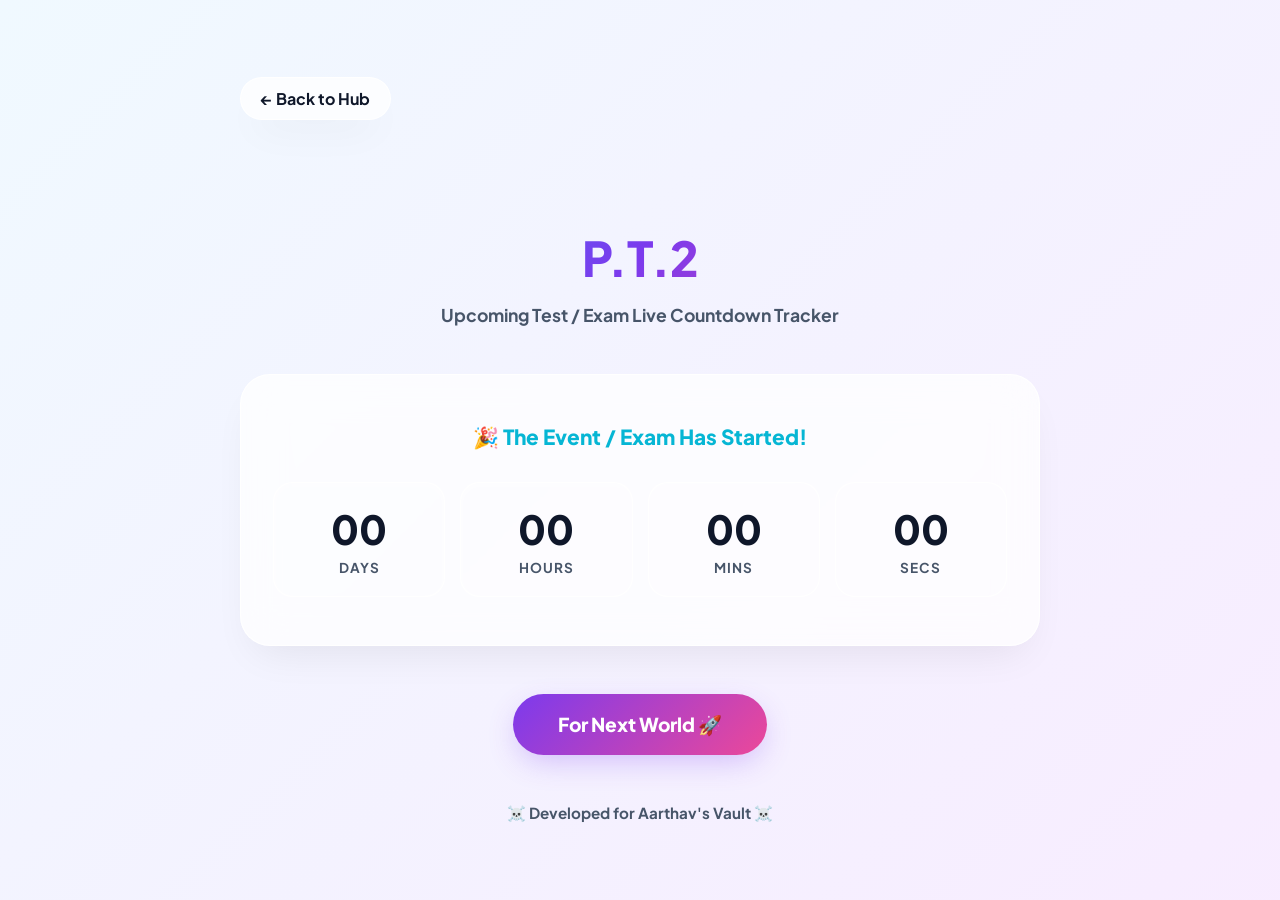
==== commit bcff10f7: "Update info1.html" ====
--- a/info1.html
+++ b/info1.html
@@ -1,162 +1,265 @@
 <!DOCTYPE html>
 <html lang="en">
 <head>
-    <meta charset="UTF-8">
-    <title>Electric Guitar - Sound Output Fixed</title>
-    <style>
-        body { background: #050505; color: #00ffcc; font-family: 'Segoe UI', sans-serif; text-align: center; margin: 0; }
-        .visualizer-container { height: 160px; width: 100%; background: #000; border-bottom: 2px solid #00ffcc; }
-        canvas { width: 100%; height: 100%; }
-        .container { max-width: 700px; margin: auto; padding: 15px; }
-        .section { border: 1px solid #00ffcc44; margin: 10px 0; padding: 15px; border-radius: 12px; background: #111; }
-        input[type=range] { width: 100%; accent-color: #00ffcc; cursor: pointer; }
-        #chord-display { font-size: 3rem; font-weight: 900; color: #fff; text-shadow: 0 0 10px #00ffcc; }
-        .btn { padding: 15px 40px; font-size: 1.2rem; background: #ff0055; color: #fff; border: none; border-radius: 5px; cursor: pointer; font-weight: bold; margin-top: 10px; box-shadow: 0 0 20px #ff0055; }
-        #volume-meter { width: 100%; height: 15px; background: #222; margin-top: 10px; border-radius: 5px; border: 1px solid #444; }
-        #volume-bar { width: 0%; height: 100%; background: linear-gradient(to right, #00ffcc, #ff0055); transition: 0.05s; }
-    </style>
+<meta charset="UTF-8">
+<meta name="viewport" content="width=device-width, initial-scale=1.0">
+<title>Info Hub - Countdown & Vibe</title>
+
+<!-- Google Fonts -->
+<link href="https://fonts.googleapis.com/css2?family=Plus+Jakarta+Sans:wght@400;600;700;800&display=swap" rel="stylesheet">
+
+<style>
+  :root {
+    --primary-glow: #7c3aed;
+    --accent-cyan: #06b6d4;
+    --accent-pink: #ec4899;
+    --card-bg: rgba(255, 255, 255, 0.75);
+    --card-border: rgba(255, 255, 255, 0.9);
+    --text-dark: #0f172a;
+    --text-muted: #475569;
+    --shadow-soft: 0 20px 40px -15px rgba(0, 0, 0, 0.08);
+    --shadow-glow: 0 10px 30px -5px rgba(124, 58, 237, 0.3);
+    --body-gradient: linear-gradient(-45deg, #f3e8ff, #e0e7ff, #fae8ff, #f0f9ff);
+  }
+
+  [data-theme="dark"] {
+    --card-bg: rgba(15, 23, 42, 0.75);
+    --card-border: rgba(255, 255, 255, 0.1);
+    --text-dark: #f8fafc;
+    --text-muted: #94a3b8;
+    --shadow-soft: 0 20px 40px -15px rgba(0, 0, 0, 0.5);
+    --body-gradient: linear-gradient(-45deg, #0f172a, #1e1b4b, #311042, #020617);
+  }
+
+  * {
+    box-sizing: border-box;
+    margin: 0;
+    padding: 0;
+    font-family: 'Plus Jakarta Sans', sans-serif;
+  }
+
+  body {
+    min-height: 100vh;
+    color: var(--text-dark);
+    background: var(--body-gradient);
+    background-size: 400% 400%;
+    animation: gradientBG 15s ease infinite;
+    display: flex;
+    flex-direction: column;
+    justify-content: space-between;
+    align-items: center;
+    padding: 2.5rem 1.5rem;
+  }
+
+  @keyframes gradientBG {
+    0% { background-position: 0% 50%; }
+    50% { background-position: 100% 50%; }
+    100% { background-position: 0% 50%; }
+  }
+
+  .container {
+    max-width: 800px;
+    width: 100%;
+    text-align: center;
+    margin: auto;
+  }
+
+  /* BACK TO HOME BUTTON */
+  .back-home-btn {
+    align-self: flex-start;
+    background: var(--card-bg);
+    border: 1px solid var(--card-border);
+    backdrop-filter: blur(10px);
+    color: var(--text-dark);
+    padding: 10px 20px;
+    border-radius: 30px;
+    font-weight: 700;
+    cursor: pointer;
+    text-decoration: none;
+    box-shadow: var(--shadow-soft);
+    display: inline-flex;
+    align-items: center;
+    gap: 8px;
+    margin-bottom: 2rem;
+    transition: transform 0.2s;
+  }
+
+  .back-home-btn:hover {
+    transform: translateY(-2px);
+  }
+
+  /* EDITABLE MAIN TITLE */
+  .main-heading {
+    font-size: 3rem;
+    font-weight: 800;
+    letter-spacing: -1px;
+    margin-bottom: 1rem;
+    background: linear-gradient(135deg, #3b82f6, var(--primary-glow), var(--accent-pink));
+    -webkit-background-clip: text;
+    -webkit-text-fill-color: transparent;
+  }
+
+  .sub-text {
+    color: var(--text-muted);
+    font-size: 1.1rem;
+    font-weight: 700;
+    margin-bottom: 3rem;
+  }
+
+  /* COUNTDOWN TIMER BOX */
+  .countdown-card {
+    background: var(--card-bg);
+    border: 1px solid var(--card-border);
+    backdrop-filter: blur(20px);
+    padding: 3rem 2rem;
+    border-radius: 30px;
+    box-shadow: var(--shadow-soft);
+    margin-bottom: 3rem;
+  }
+
+  .countdown-title {
+    font-size: 1.3rem;
+    font-weight: 800;
+    color: var(--accent-cyan);
+    margin-bottom: 2rem;
+  }
+
+  .timer-grid {
+    display: grid;
+    grid-template-columns: repeat(4, 1fr);
+    gap: 15px;
+  }
+
+  .timer-box {
+    background: rgba(255, 255, 255, 0.05);
+    border: 1px solid var(--card-border);
+    padding: 20px 10px;
+    border-radius: 20px;
+    box-shadow: inset 0 2px 5px rgba(255,255,255,0.2);
+  }
+
+  .timer-number {
+    font-size: 2.5rem;
+    font-weight: 800;
+    color: var(--text-dark);
+    margin-bottom: 5px;
+  }
+
+  .timer-label {
+    font-size: 0.85rem;
+    font-weight: 700;
+    color: var(--text-muted);
+    text-transform: uppercase;
+    letter-spacing: 1px;
+  }
+
+  /* FOR NEXT WORLD BUTTON */
+  .next-world-btn {
+    display: inline-block;
+    padding: 18px 45px;
+    font-size: 1.2rem;
+    font-weight: 800;
+    color: #fff;
+    background: linear-gradient(135deg, var(--primary-glow), var(--accent-pink));
+    border: none;
+    border-radius: 50px;
+    cursor: pointer;
+    text-decoration: none;
+    box-shadow: var(--shadow-glow);
+    transition: all 0.4s ease;
+  }
+
+  .next-world-btn:hover {
+    transform: translateY(-5px) scale(1.05);
+  }
+
+  .footer-sig {
+    margin-top: 3rem;
+    color: var(--text-muted);
+    font-weight: 700;
+    font-size: 0.95rem;
+  }
+</style>
 </head>
-<body>
-
-    <div class="visualizer-container"><canvas id="canvas"></canvas></div>
-
-    <div class="container">
-        <h2 id="msg">SYSTEM READY</h2>
-        <button class="btn" id="startBtn">ACTIVATE AUDIO OUTPUT</button>
-
-        <div id="volume-meter"><div id="volume-bar"></div></div>
-        <p style="font-size: 0.8rem; color: #888;">Input Level (Check if moving)</p>
-
-        <div class="section">
-            <label>ELECTRIC DRIVE (Distortion)</label>
-            <input type="range" id="distRange" min="1" max="100" value="40">
-        </div>
-
-        <div class="section">
-            <label>MASTER OUTPUT VOLUME</label>
-            <input type="range" id="volRange" min="0" max="200" value="100">
-        </div>
-
-        <div class="section">
-            <h3>CHORD</h3>
-            <div id="chord-display">---</div>
-        </div>
-
-        <div class="section">
-            <h3>TRANSCRIPT</h3>
-            <div id="transcript" style="font-style: italic; color: #888;">Speak to see text...</div>
-        </div>
+<body data-theme="light">
+
+  <div class="container" style="text-align: left;">
+    <!-- BACK TO MAIN HUB -->
+    <a href="index.html" class="back-home-btn">← Back to Hub</a>
+  </div>
+
+  <div class="container">
+    
+    <!-- EDITABLE HEADING ("PREOIDC TEST 2 ") -->
+    <h1 class="main-heading">P.T.2</h1>
+    <p class="sub-text">Upcoming Test / Exam Live Countdown Tracker</p>
+
+    <!-- COUNTDOWN TIMER CONTAINER -->
+    <div class="countdown-card">
+      <div class="countdown-title" id="eventTitle">⏳ Time Left For Next Exam</div>
+      <div class="timer-grid">
+        <div class="timer-box">
+          <div class="timer-number" id="days">00</div>
+          <div class="timer-label">Days</div>
+        </div>
+        <div class="timer-box">
+          <div class="timer-number" id="hours">00</div>
+          <div class="timer-label">Hours</div>
+        </div>
+        <div class="timer-box">
+          <div class="timer-number" id="minutes">00</div>
+          <div class="timer-label">Mins</div>
+        </div>
+        <div class="timer-box">
+          <div class="timer-number" id="seconds">00</div>
+          <div class="timer-label">Secs</div>
+        </div>
+      </div>
     </div>
 
-    <script>
-        let audioCtx, analyser, distortion, masterGain;
-
-        document.getElementById('startBtn').onclick = async () => {
-            // Context Initialization
-            audioCtx = new (window.AudioContext || window.webkitAudioContext)({ latencyHint: 'interactive' });
-            
-            // Resume Context (Mandatory for Chrome/Edge)
-            if (audioCtx.state === 'suspended') {
-                await audioCtx.resume();
-            }
-
-            try {
-                const stream = await navigator.mediaDevices.getUserMedia({ 
-                    audio: { 
-                        echoCancellation: false, 
-                        noiseSuppression: false, 
-                        autoGainControl: false 
-                    } 
-                });
-
-                const source = audioCtx.createMediaStreamSource(stream);
-                
-                // Nodes
-                distortion = audioCtx.createWaveShaper();
-                masterGain = audioCtx.createGain();
-                analyser = audioCtx.createAnalyser();
-
-                // Connecting: Mic -> Distortion -> Master Gain -> Analyser -> Speakers
-                source.connect(distortion);
-                distortion.connect(masterGain);
-                masterGain.connect(analyser);
-                analyser.connect(audioCtx.destination); // YE HAI MAIN OUTPUT
-
-                // Set initial sound parameters
-                setDist(40);
-                masterGain.gain.setTargetAtTime(1.0, audioCtx.currentTime, 0.01); // Set gain to 100%
-
-                document.getElementById('msg').innerText = "LIVE: SOUND SHOULD BE ON";
-                document.getElementById('startBtn').style.background = "#00ffcc";
-                document.getElementById('startBtn').innerText = "AUDIO ACTIVE";
-                
-                runUI();
-                startTranscript();
-
-            } catch (err) {
-                alert("Please check Mic Permissions in Browser Settings!");
-            }
-        };
-
-        function setDist(amount) {
-            const n = 44100;
-            const curve = new Float32Array(n);
-            for (let i = 0; i < n; ++i) {
-                const x = i * 2 / n - 1;
-                // Soft clipping formula for electric sound
-                curve[i] = (Math.PI + amount) * x / (Math.PI + amount * Math.abs(x));
-            }
-            distortion.curve = curve;
-        }
-
-        document.getElementById('distRange').oninput = (e) => setDist(e.target.value);
-        document.getElementById('volRange').oninput = (e) => masterGain.gain.value = e.target.value / 100;
-
-        function runUI() {
-            const canvas = document.getElementById('canvas');
-            const ctx = canvas.getContext('2d');
-            const dataArray = new Uint8Array(analyser.frequencyBinCount);
-            const chords = ['E-Maj', 'G-Maj', 'D-Pow', 'A-Min'];
-
-            function render() {
-                requestAnimationFrame(render);
-                analyser.getByteTimeDomainData(dataArray);
-                
-                // Draw Waves
-                ctx.fillStyle = '#050505';
-                ctx.fillRect(0, 0, canvas.width, canvas.height);
-                ctx.lineWidth = 3; ctx.strokeStyle = '#ff0055';
-                ctx.beginPath();
-                let x = 0;
-                for (let i = 0; i < dataArray.length; i++) {
-                    let y = (dataArray[i] / 128.0) * canvas.height / 2;
-                    if (i === 0) ctx.moveTo(x, y); else ctx.lineTo(x, y);
-                    x += canvas.width / dataArray.length;
-                }
-                ctx.stroke();
-
-                // Volume Bar Logic
-                let sum = 0;
-                for(let i=0; i<dataArray.length; i++) sum += Math.abs(dataArray[i]-128);
-                let vol = (sum / dataArray.length) * 5;
-                document.getElementById('volume-bar').style.width = Math.min(vol, 100) + "%";
-                
-                if(vol > 20 && Math.random() > 0.97) {
-                    document.getElementById('chord-display').innerText = chords[Math.floor(Math.random()*chords.length)];
-                }
-            }
-            render();
-        }
-
-        function startTranscript() {
-            const SR = window.SpeechRecognition || window.webkitSpeechRecognition;
-            if (SR) {
-                const rec = new SR();
-                rec.continuous = true;
-                rec.onresult = (e) => document.getElementById('transcript').innerText = e.results[e.results.length-1][0].transcript;
-                rec.start();
-            }
-        }
-    </script>
+    <!-- FOR NEXT WORLD BUTTON -->
+    <a href="info2.html" class="next-world-btn">For Next World 🚀</a>
+
+    <div class="footer-sig">
+      ☠️ Developed for Aarthav's Vault ☠️
+    </div>
+
+  </div>
+
+  <script>
+    // ==========================================
+    // TARGET DATE CONFIGURATION (Yahan apni date change kar le!)
+    // Format: "Month Day, Year HH:MM:SS" (e.g., "March 15, 2026 09:00:00")
+    // ==========================================
+    const targetDate = new Date("August 31, 2026 12:00:00").getTime();
+
+    function updateCountdown() {
+      const now = new Date().getTime();
+      const difference = targetDate - now;
+
+      if (difference <= 0) {
+        document.getElementById("eventTitle").innerText = "🎉 The Event / Exam Has Started!";
+        document.getElementById("days").innerText = "00";
+        document.getElementById("hours").innerText = "00";
+        document.getElementById("minutes").innerText = "00";
+        document.getElementById("seconds").innerText = "00";
+        return;
+      }
+
+      const days = Math.floor(difference / (1000 * 60 * 60 * 24));
+      const hours = Math.floor((difference % (1000 * 60 * 60 * 24)) / (1000 * 60 * 60));
+      const minutes = Math.floor((difference % (1000 * 60 * 60)) / (1000 * 60));
+      const seconds = Math.floor((difference % (1000 * 60)) / 1000);
+
+      document.getElementById("days").innerText = String(days).padStart(2, '0');
+      document.getElementById("hours").innerText = String(hours).padStart(2, '0');
+      document.getElementById("minutes").innerText = String(minutes).padStart(2, '0');
+      document.getElementById("seconds").innerText = String(seconds).padStart(2, '0');
+    }
+
+    // Run every second
+    setInterval(updateCountdown, 1000);
+    updateCountdown();
+  </script>
 </body>
 </html>
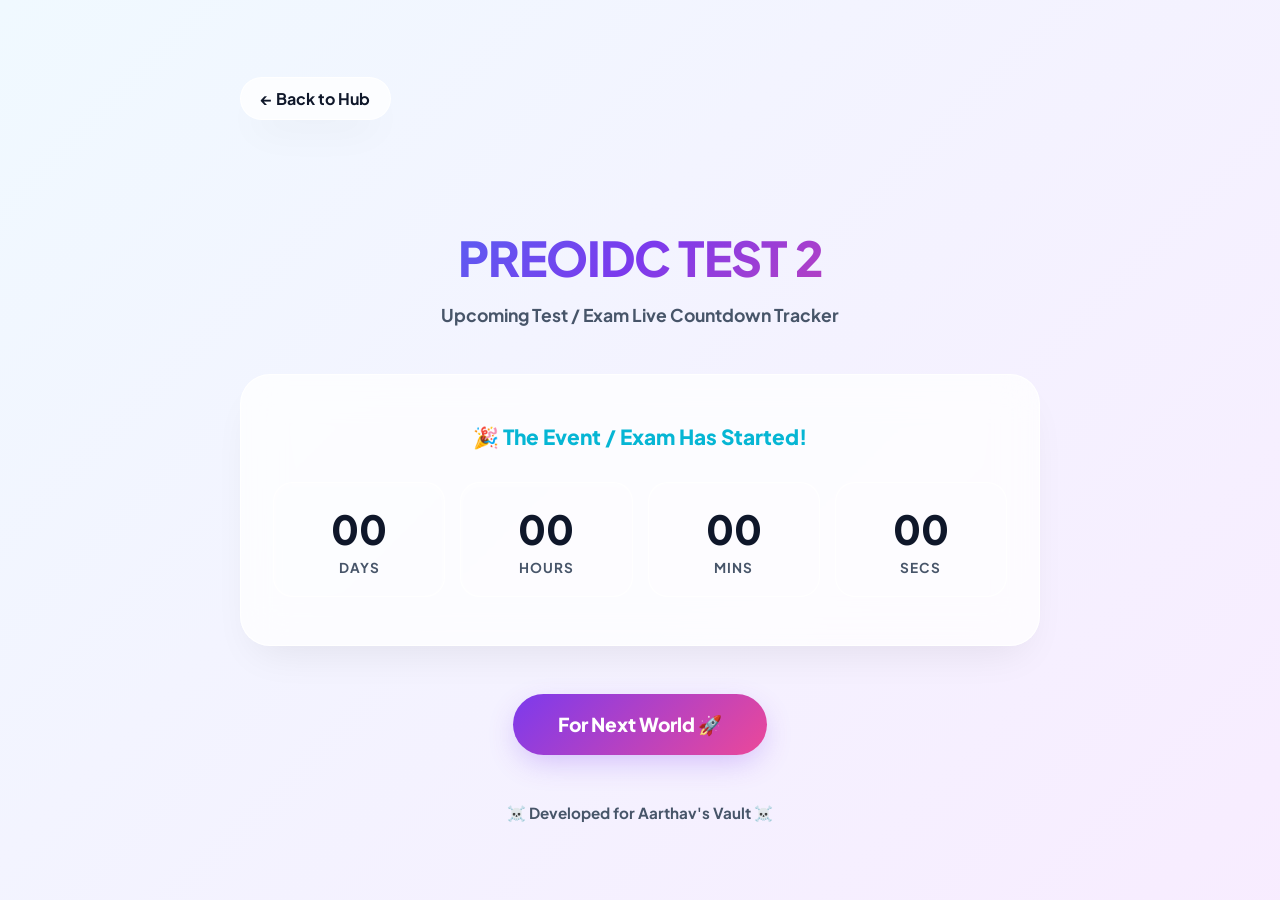
==== commit 31342bab: "Update info1.html" ====
--- a/info1.html
+++ b/info1.html
@@ -191,7 +191,7 @@
   <div class="container">
     
     <!-- EDITABLE HEADING ("PREOIDC TEST 2 ") -->
-    <h1 class="main-heading">P.T.2</h1>
+    <h1 class="main-heading">PREOIDC TEST 2 </h1>
     <p class="sub-text">Upcoming Test / Exam Live Countdown Tracker</p>
 
     <!-- COUNTDOWN TIMER CONTAINER -->
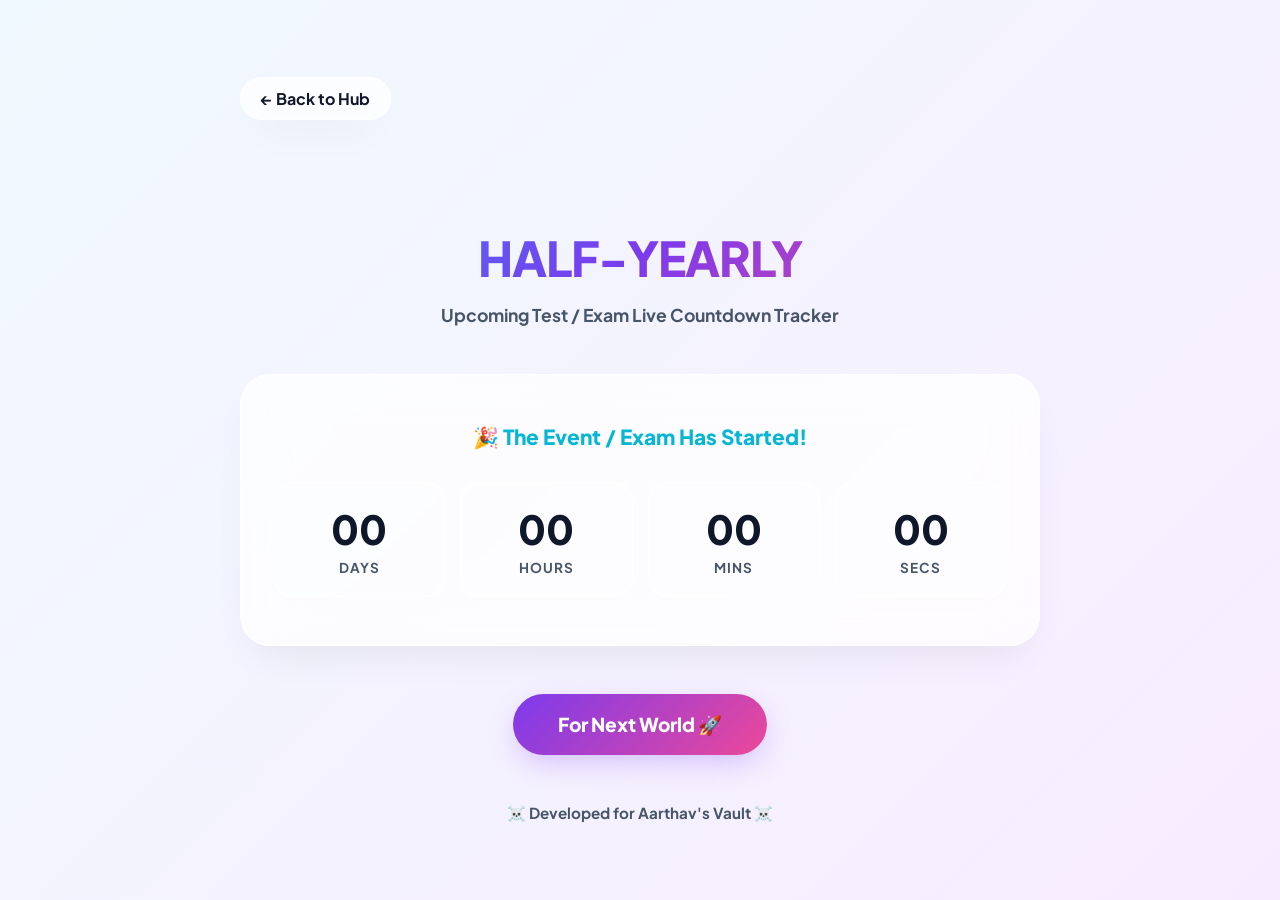
==== commit a9a637a9: "Update info1.html" ====
--- a/info1.html
+++ b/info1.html
@@ -191,7 +191,7 @@
   <div class="container">
     
     <!-- EDITABLE HEADING ("PREOIDC TEST 2 ") -->
-    <h1 class="main-heading">PREOIDC TEST 2 </h1>
+    <h1 class="main-heading">HALF-YEARLY </h1>
     <p class="sub-text">Upcoming Test / Exam Live Countdown Tracker</p>
 
     <!-- COUNTDOWN TIMER CONTAINER -->
@@ -231,7 +231,7 @@
     // TARGET DATE CONFIGURATION (Yahan apni date change kar le!)
     // Format: "Month Day, Year HH:MM:SS" (e.g., "March 15, 2026 09:00:00")
     // ==========================================
-    const targetDate = new Date("August 31, 2026 12:00:00").getTime();
+    const targetDate = new Date("October 5, 2026 00:00:00").getTime();
 
     function updateCountdown() {
       const now = new Date().getTime();
